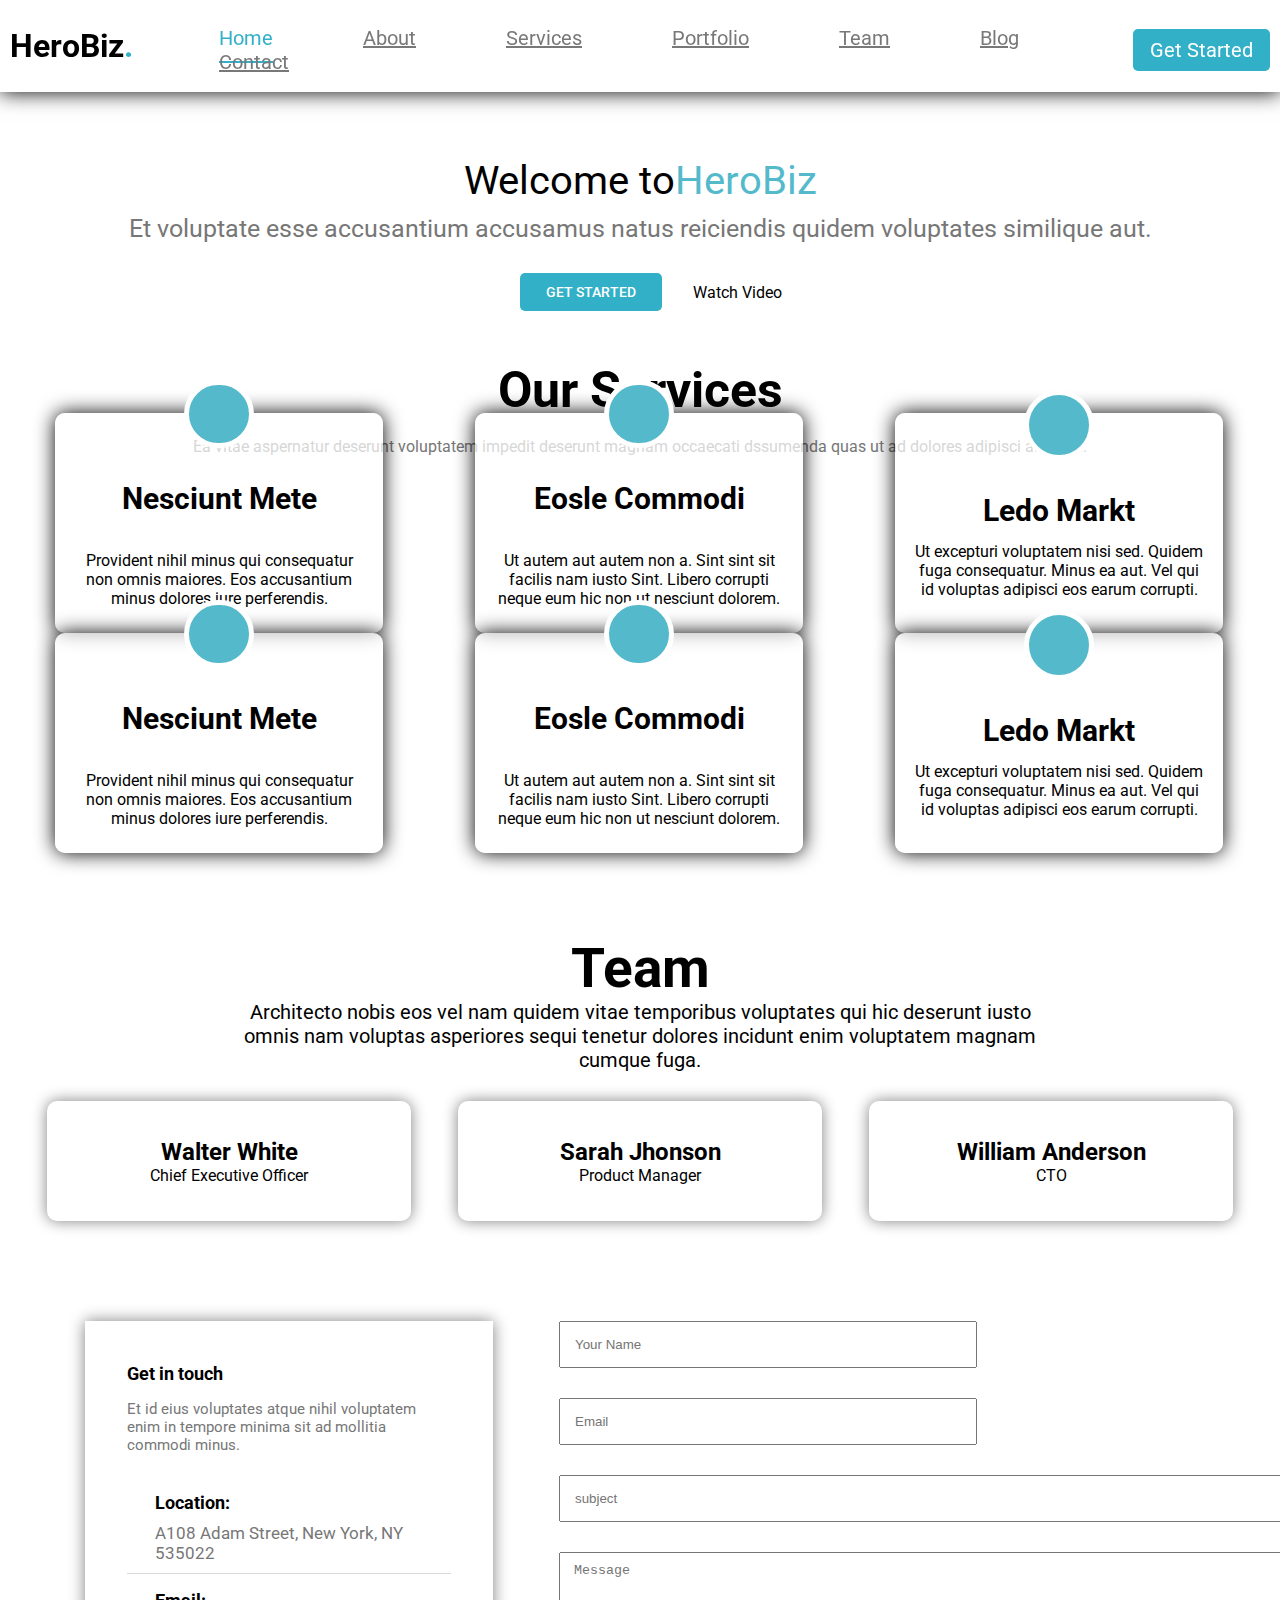
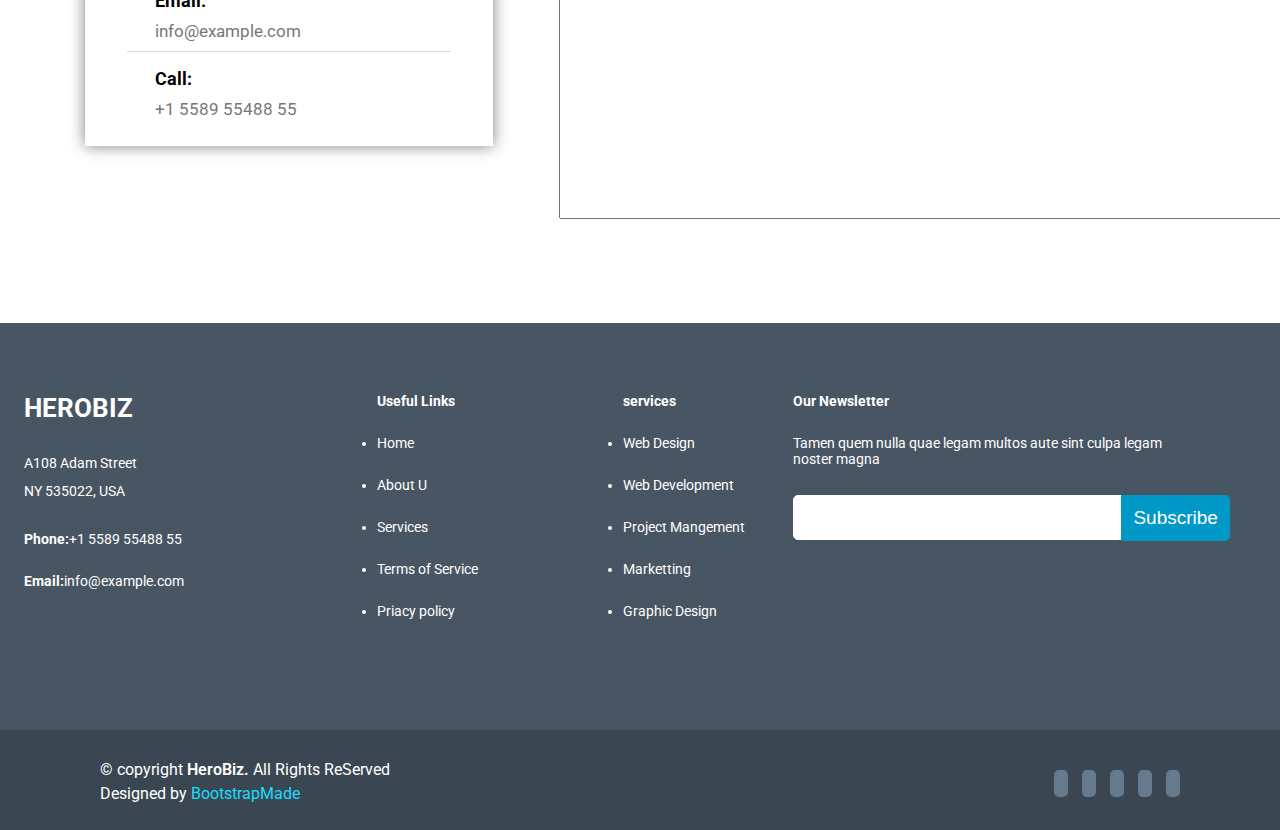
==== Assesment-2/index.html @ d7056f44 "Add files via upload" ====
<!DOCTYPE html>
<html lang="en">

<head>
    <meta charset="UTF-8" />
    <meta name="viewport" content="width=device-width, initial-scale=1.0" />
    <title>HeroBiz Bootstrap Template</title>
    <link rel="stylesheet" href="index.css" />
    <link rel="stylesheet" href="https://cdnjs.cloudflare.com/ajax/libs/font-awesome/6.5.1/css/all.min.css"
        integrity="sha512-DTOQO9RWCH3ppGqcWaEA1BIZOC6xxalwEsw9c2QQeAIftl+Vegovlnee1c9QX4TctnWMn13TZye+giMm8e2LwA=="
        crossorigin="anonymous" referrerpolicy="no-referrer" />
    <link rel="preconnect" href="https://fonts.googleapis.com">
    <link rel="preconnect" href="https://fonts.gstatic.com" crossorigin>
    <link
        href="https://fonts.googleapis.com/css2?family=Poppins:wght@100;200;300;400;500;600;800&family=Roboto+Condensed:wght@500&family=Roboto:wght@400;500&display=swap"
        rel="stylesheet">
</head>

<body>
    <!-- header opening -->
    <header class="header">
        <h1 class="header-h">HeroBiz</h1>
        <nav class="header-nav">
            <ol class="header-ol">
                <li class="header-li">
                    <a class="header-li-a hd1" href="#home">Home</a>
                </li>
                <li class="header-li"><a class="header-li-a" href="#">About</a></li>
                <li class="header-li">
                    <a class="header-li-a" href="#services">Services</a>
                </li>
                <li class="header-li">
                    <a class="header-li-a" href="#">Portfolio</a>
                </li>
                <li class="header-li"><a class="header-li-a" href="#team">Team</a></li>
                <li class="header-li"><a class="header-li-a" href="#">Blog</a></li>
                <li class="header-li"><a class="header-li-a" href="#contacts">Contact</a></li>
            </ol>
        </nav>
        <div class="header-div">
            <div class="header-div-div">
                <a class="header-a" href="">Get Started</a>
            </div>
        </div>
    </header>
    <!-- header closed//////////////////////////////// -->

    <!-- banner opening -->
    <div class="banner" id="home">
        <div>
            <img src="/image/hero/hero.png" alt="" width="700" />
        </div>

        <div class="banner-h1">Welcome to</div>
        <p class="banner-p">
            Et voluptate esse accusantium accusamus natus reiciendis quidem
            voluptates similique aut.
        </p>
        <div class="banner-buttons">
            <a href="#" class="banner-b-button">GET STARTED</a>
            <div class="banner-watch-video-div">
                <a class="banner-play-a" href="#">
                    <div><i class="fa-regular fa-circle-play banner-svg"></i></div>
                    <div class="banner-watch-v">Watch Video</div>
                </a>
            </div>
        </div>
    </div>
    <!-- banner closed//////////////////////////////// -->

    <!-- services opening -->
    <div class="services" id="services">
        <div class="services-serv">
            <h1 class="serv-h">Our Services</h1>

            <p class="serv-p">
                Ea vitae aspernatur deserunt voluptatem impedit deserunt magnam
                occaecati dssumenda quas ut ad dolores adipisci aliquam.
            </p>
        </div>
        <!-- notes -->
        <div class="notes">
            <div class="notes-container">
                <div class="notes-img-div">
                    <img class="notes-img" src="/image/Services-notes/services-1.jpg" alt="" width="400" />
                </div>
                <div class="notes-cont">
                    <i class="fa-solid fa-wave-square notes-i"></i>
                    <h3 class="notes-h">Nesciunt Mete</h3>
                    <p class="notes-p">
                        Provident nihil minus qui consequatur non omnis maiores. Eos
                        accusantium minus dolores iure perferendis.
                    </p>
                </div>
            </div>
            <div class="notes-container">
                <div class="notes-img-div">
                    <img class="notes-img" src="/image/Services-notes/services-2.jpg" alt="" width="400" />
                </div>
                <div class="notes-cont">
                    <i class="fa-solid fa-tower-broadcast notes-i"></i>
                    <h3 class="notes-h">Eosle Commodi</h3>
                    <p class="notes-p">
                        Ut autem aut autem non a. Sint sint sit facilis nam iusto Sint.
                        Libero corrupti neque eum hic non ut nesciunt dolorem.
                    </p>
                </div>
            </div>
            <div class="notes-container">
                <div class="notes-img-div">
                    <img class="notes-img" src="/image/Services-notes/services-3.jpg" alt="" width="400" />
                </div>
                <div class="notes-cont">
                    <i class="fa-solid fa-tv notes-i"></i>
                    <h3 class="notes-h nh">Ledo Markt</h3>
                    <p class="notes-p np">
                        Ut excepturi voluptatem nisi sed. Quidem fuga consequatur. Minus
                        ea aut. Vel qui id voluptas adipisci eos earum corrupti.
                    </p>
                </div>
            </div>
        </div>

        <div class="notes">
            <div class="notes-container">
                <div class="notes-img-div">
                    <img class="notes-img" src="/image/Services-notes/services-4.jpg" alt="" width="400" />
                </div>
                <div class="notes-cont">
                    <i class="fa-regular fa-square notes-i"></i>
                    <h3 class="notes-h">Nesciunt Mete</h3>
                    <p class="notes-p">
                        Provident nihil minus qui consequatur non omnis maiores. Eos
                        accusantium minus dolores iure perferendis.
                    </p>
                </div>
            </div>
            <div class="notes-container">
                <div class="notes-img-div">
                    <img class="notes-img" src="/image/Services-notes/services-5.jpg" alt="" width="400" />
                </div>
                <div class="notes-cont">
                    <i class="fa-solid fa-calendar-days notes-i"></i>
                    <h3 class="notes-h">Eosle Commodi</h3>
                    <p class="notes-p">
                        Ut autem aut autem non a. Sint sint sit facilis nam iusto Sint.
                        Libero corrupti neque eum hic non ut nesciunt dolorem.
                    </p>
                </div>
            </div>
            <div class="notes-container">
                <div class="notes-img-div">
                    <img class="notes-img" src="/image/Services-notes/services-6.jpg" alt="" width="400" />
                </div>
                <div class="notes-cont">
                    <i class="fa-solid fa-message notes-i"></i>
                    <h3 class="notes-h nh">Ledo Markt</h3>
                    <p class="notes-p">
                        Ut excepturi voluptatem nisi sed. Quidem fuga consequatur. Minus
                        ea aut. Vel qui id voluptas adipisci eos earum corrupti.
                    </p>
                </div>
            </div>
        </div>
    </div>
    <!-- service closed////////////////////////////// -->

    <!-- team starting -->
    <div class="team" id="team">
        <div class="team-cont">
            <h1 class="team-h">Team</h1>
            <p class="team-p">
                Architecto nobis eos vel nam quidem vitae temporibus voluptates qui
                hic deserunt iusto omnis nam voluptas asperiores sequi tenetur dolores
                incidunt enim voluptatem magnam cumque fuga.
            </p>
        </div>

        <div class="t-mems">
            <div class="t-mem">
                <img class="t-img" src="/image/Team/team-1.jpg" alt="" width="600" />
                <div class="t-cen">
                    <div class="t-pos">
                        <ol class="t-ol">
                            <li class="t-li"><i class="fa-brands fa-twitter t-i"></i></li>
                            <li class="t-li"><i class="fa-brands fa-facebook t-i"></i></li>
                            <li class="t-li"><i class="fa-brands fa-instagram t-i"></i></li>
                            <li class="t-li"><i class="fa-brands fa-linkedin t-i"></i></li>
                        </ol>
                        <h2 class="t-h2">Walter White</h2>
                        <p class="t-p">Chief Executive Officer</p>
                    </div>
                </div>
            </div>
            <div class="t-mem">
                <img class="t-img" src="/image/Team/team-2.jpg" alt="" width="600" />
                <div class="t-cen">
                    <div class="t-pos">
                        <ol class="t-ol">
                            <li class="t-li"><i class="fa-brands fa-twitter t-i"></i></li>
                            <li class="t-li"><i class="fa-brands fa-facebook t-i"></i></li>
                            <li class="t-li"><i class="fa-brands fa-instagram t-i"></i></li>
                            <li class="t-li"><i class="fa-brands fa-linkedin t-i"></i></li>
                        </ol>
                        <h2 class="t-h2">Sarah Jhonson</h2>
                        <p class="t-p">Product Manager</p>
                    </div>
                </div>
            </div>
            <div class="t-mem">
                <img class="t-img" src="/image/Team/team-3.jpg" alt="" width="600" />
                <div class="t-cen">
                    <div class="t-pos">
                        <ol class="t-ol">
                            <li class="t-li"><i class="fa-brands fa-twitter t-i"></i></li>
                            <li class="t-li"><i class="fa-brands fa-facebook t-i"></i></li>
                            <li class="t-li"><i class="fa-brands fa-instagram t-i"></i></li>
                            <li class="t-li"><i class="fa-brands fa-linkedin t-i"></i></li>
                        </ol>
                        <h2 class="t-h2">William Anderson</h2>
                        <p class="t-p">CTO</p>
                    </div>
                </div>
            </div>
        </div>
    </div>
    <!-- team closed///////////////////////////////// -->

    <!-- contacts starting -->
    <div class="contacts" id="contacts">
        <div class="con-info">
            <h2 class="con-h">Get in touch</h2>
            <p class="con-p">
                Et id eius voluptates atque nihil voluptatem enim in tempore minima sit ad mollitia commodi minus.
            </p>
            <div class="con-cont">
                <div class="con-loc">
                    <i class="fa-solid fa-location-dot con-i"></i>
                    <ol class="con-ol ">
                        <li class="con-li">
                            <h2>Location:</h2>
                        </li>
                        <li class="con-li2">A108 Adam Street, New York, NY 535022</li>
                    </ol>
                </div>

                <div class="con-email">
                    <i class="fa-solid fa-envelope con-i"></i>
                    <ol class="con-ol">
                        <li class="con-li">
                            <h2>Email:</h2>
                        </li>
                        <li class="con-li2">info@example.com</li>
                    </ol>
                </div>

                <div class="con-phone">
                    <i class="fa-solid fa-mobile con-i"></i>
                    <ol class="con-ol ol2">
                        <li class="con-li">
                            <h2>Call:</h2>
                        </li>
                        <li class="con-li2">+1 5589 55488 55</li>
                    </ol>
                </div>
            </div>
        </div>
        <div class="con-fill">
            <form action="">
                <div>

                    <input class="con-f-text" type="text" placeholder="Your Name">

                    <input class="con-f-text" type="email" placeholder="Email">
                </div>
                <div>
                    <input class="con-f-sub" type="text" placeholder="subject">
                </div>
                <div>

                    <textarea class="con-f-tarea" placeholder="Message" name="message" id="" cols="113"
                        rows="17"></textarea>
                </div>
            </form>

        </div>
    </div>
    <!-- contacts closing//////////////////////////// -->

    <!-- footer opening -->
    <div class="base">
        <div class="bs-c1">
            <div class="bs-horobiz bs-padd-b">
                <h2 class="bs-horo-h">herobiz</h1>
            </div>
            <p class="bs-p bs-padd-b">A108 Adam Street
                NY 535022, USA
            </p>
            <ul class="bs-ul bs-padd-b">
                <li class="bs-li">
                    <h6 class="bs-h6">Phone:</h6>
                </li>
                <li class="bs-li">+1 5589 55488 55</li>
            </ul>
            <ul class="bs-ul bs-padd-b">
                <li class="bs-li">
                    <h6 class="bs-h6">Email:</h6>
                </li>
                <li class="bs-li">info@example.com</li>
            </ul>
        </div>

        <div class="bs-ul-li">
            <div class="bs-c2">
                <h6 class="bs-h6 bs-padd-b">Useful Links</h6>
                <ul class="bs-ul1">
                    <li class="bs-li1 bs-padd-b">Home</li>
                    <li class="bs-li1 bs-padd-b">About U</li>
                    <li class="bs-li1 bs-padd-b">Services</li>
                    <li class="bs-li1 bs-padd-b">Terms of Service</li>
                    <li class="bs-li1 bs-padd-b">Priacy policy</li>
                </ul>
            </div>
            <div class="bs-c2">
                <h6 class="bs-h6 bs-padd-b">services</h6>
                <ul class="bs-ul1">
                    <li class="bs-li1 bs-padd-b">Web Design</li>
                    <li class="bs-li1 bs-padd-b">Web Development</li>
                    <li class="bs-li1 bs-padd-b">Project Mangement</li>
                    <li class="bs-li1 bs-padd-b">Marketting</li>
                    <li class="bs-li1 bs-padd-b">Graphic Design</li>
                </ul>
            </div>
        </div>

        <div class="bs-c3">
            <h6 class="bs-h6 bs-padd-b">Our Newsletter
            </h6>
            <p class="bs-p1 bs-padd-b">Tamen quem nulla quae legam multos aute sint culpa legam noster magna</p>

            <form class="input">
                <input class="bs-email" type="email">
                <input class="bs-submit" type="submit" value="Subscribe">
            </form>
        </div>
    </div>
    <!--  footer1 will b continued -->

    <!-- footer opening -->
    <footer class="footer">
        <div class="f1-c1">
            <div class="cr1">© copyright <span class="f1-span"> HeroBiz.</span> All Rights ReServed</div>
            <div class="cr2">Designed by <a class="f1-a" href="#">BootstrapMade</a></div>
        </div>
        <ul class="f1-ul">
            <li class="f1-li"><i class="fa-brands fa-twitter f1-i"></i></li>
            <li class="f1-li"><i class="fa-brands fa-facebook f1-i"></i></li>
            <li class="f1-li"><i class="fa-brands fa-instagram f1-i"></i></li>
            <li class="f1-li"><i class="fa-brands fa-skype f1-i"></i></li>
            <li class="f1-li"><i class="fa-brands fa-linkedin f1-i"></i></li>
        </ul>

    </footer>


</body>

</html>
---- Assesment-2/index.css ----
* {
    margin: 0;
    padding: 0;
    box-sizing: border-box;
    scroll-behavior: smooth;
}
body {
    font-family: 'Noto Sans', sans-serif;
font-family: 'Open Sans', sans-serif;
font-family: 'Roboto', sans-serif;
    
}



.header {
    display: flex;
    align-items: center;
    justify-content: space-between;
    background-color: #fff;
    height: 92px;
    width: 100%;
    padding-left: 10px;
    padding-right: 10px;
    box-shadow: 0 0 20px black;
    position: fixed;
    width: 100%;
    z-index: 100;
}

.header-h {
    cursor: pointer;
}

.header-h::after {
    content:".";
    color: #32b0c7;
}
.header-ol  {
    margin-top: 7px;
}

.header-li {
    display: inline-block; 
    font-size: 20px;
    padding-left: 86px;
}

.hd1 {
    color: #32b0c7 !important;
    text-decoration: underline;
    text-underline-offset: 16px;
}

.header-li-a {
    transition: underline .1s ease-in-out;
    color: rgb(120, 120, 120);
}

.header-li-a:hover {
    text-decoration: underline;
    text-underline-offset: 16px;
    color: #54b9cb;
}

.header-div {
    margin-top: 7px;
    font-size: 20px;
    background-color: #32b0c7;
    height: 42px;
    width: 143px;
    display: flex;
    justify-content: center;
    align-items: center;
    border-radius: 5px;
    transition: .5s;
}

.header-a {
    text-decoration: none;
    color: #fff;
}

.header-div:hover {
    background-color: #54b9cb;
}

/* header closed */

/* banner opening */

.banner {
    padding-top: 138px;
    display: flex;
    flex-direction: column;
    justify-content: center;
    align-items: center;
}

.banner-h1 {
    font-size: 40px;
    margin-bottom: 10px;
}

.banner-h1::after {
    content: "HeroBiz";
    color: #54b9cb;
    display: inline-block;
}

.banner-p {
    font-size: 25px;
    margin-bottom: 10px;
    color: #777;
}

.banner-buttons {
    display: flex;
    margin-top: 20px;
    align-items: center;
}

.banner-b-button {
    font-weight: 500;
    font-family: "Roboto", sans-serif;
    height: 38px;
    width: 142px;
    font-size: 14px;
    background-color: #32b0c7;
    border-radius: 5px;
    justify-content: center;
    display: flex;
    align-items: center;
    text-decoration: none;
    color: white;
}

.banner-watch-video-div {
    display: flex;
    left: 21px;
    position: relative;
    font-size: 16px;
}

.banner-play-a {
    display: flex;
    text-decoration: none;
    color: black;
}

.banner-svg {
    color: #32b0c7;
    font-size: 30px;
    margin-right: 10px;
}

.banner-watch-v {
    display: flex;
    align-items: center;
}
/* banner closed */

/* services opening */

.services-serv {
    margin-top: 50px;
    display: flex;
    flex-direction: column;
    justify-content: center;
    align-items: center;
}

.serv-h {
    font-size: 50px;
    margin-bottom: 18px;
}

.serv-p {
    color: #777;
    margin-bottom: 40px;
}

.notes {
    display: flex;
    justify-content: space-evenly;
    
}


.notes-img-div {
    display: flex;
    justify-content: space-around;
    overflow: hidden;
    border-radius: 10px;
}

.notes-img-div:hover{
    border-radius: 10px;
}
.notes-img {
    border-radius: 10px;
    transition: .5s ease-in-out;
}

.notes-img:hover {
    transform: scale(1.3);
    border-radius: 10px;
}

.notes-cont {
    display: flex;
    flex-direction: column;
    justify-content: center;
    align-items: center;
    width: 328px;
    height: 220px;
    background-color: hsla(0, 0%, 100%, 0.7);
    border-radius: 10px;
    box-shadow: 0 0 20px 0 black;
    position: relative;
    bottom: 83px;
    left: 35px;
}

.notes-cont:hover {
    color: #32b0c7;
}

.notes-cont:hover i {
    color: #32b0c7;
    background-color: white;
    border: 2px solid #32b0c7;
}

.notes-i {
    position: inherit;
    bottom: 33px;
    background-color: #54b9cb;
    border-radius: 50px;
    width: 70px;
    height: 70px;
    text-align: center;
    padding-top: 19px;
    color: white;
    font-size: 24px;
    border: 5px solid white;
    transition: .5s;
}

.notes-h {
    margin-bottom: 35px;
    font-size: 30px;
    transition: .5s ;
}

.nh {
    margin-bottom: 14px;
}

.notes-p {
    margin-left: 20px;
    margin-right: 20px ;
    text-align: center;
    margin-bottom: 25px;
}

.notes-cont:hover p {
    color: black ;
}

/* service closed */

/* team opening */
.team-cont {
    display: flex;
    flex-direction: column;
    justify-content: center;
    align-items: center;
    margin-bottom: 50px;
}

.t-mems {
    display: flex;
    justify-content: space-evenly;
}

.t-img {
    width: 400px;
    height: auto;
    border-radius: 10px;
}

.t-pos {
    display: flex;
    flex-direction: column;
    justify-content: center;
    align-items: center;
    background-color: white;
    box-shadow: 0 0 15px gray;
    border-radius: 10px;
    height: 120px;
    width: 364px;
}

.t-cen {
    display: flex;
    justify-content: center;
    position: relative;
    bottom: 40px;
}

.t-ol {
    position: absolute;
    top: -20px;
}

.t-li {
    display: inline-block;
    
}

.t-i {
    color: #ffffff00;
    font-size: 20px;
    background-color: #32b1c700;
    width: 40px;
    height: 40px;
    border-radius: 50px;
    padding-left: 11px;
    padding-top: 10px;
    margin-left: 10px;
    transition: .4s;
}

.t-pos:hover i {
    color: #ffffff;
    background-color: #32b1c7;
   
}

.team-h{
    font-size: 55px;
}

.team-p {
    font-size: 20px;
    width: 65%;
    text-align: center;
}
/* team closed */

/* conatacts starting */
.contacts {
    margin-top: 60px;
    display: flex;
    padding-left: 85px;
    margin-bottom: 100px;
}

.con-info   {
    background-color: #ffffff;
    width: 419px;
    height: 425px;
    padding: 42px;
    box-shadow: 0 0 15px gray;
    font-size: 12px;
    
}

.con-h {
    margin-bottom: 16px;
}

.con-p {
    color: #777;
    margin-bottom: 22px;
    font-size: 15px;
}

.con-phone, .con-email , .con-loc {
    display: flex;
}    

.con-i {
    color: #0098c6;
    margin-top: 22px;
    font-size: 19px;
}

.con-ol{
    list-style-type: none;
    margin-top: 16px;
    border-bottom: 1px solid #dadada;
    width: 324px;
}

.ol2 {
    border-bottom: 1px solid white;
}

.con-li , .con-li2{
    margin-left: 28px;
    margin-bottom: 10px;
}

.con-li2 {
    color: #777;
    font-size: 17px;
}


.con-fill {
margin-left: 66px;
}

.con-f-text {
    padding: 14px;
    padding-right: 223px;
    margin-right: 51px;
    margin-bottom: 30px;
}

.con-f-sub {
    padding: 14px;
    padding-right: 681px;
    margin-bottom: 30px;
}

.con-f-tarea {
    padding-left: 14px;
    padding-top: 10px;
}

/* contacts closed */


/* footer1 opening */
.base {
    display: flex;
    justify-content: space-around;
    padding: 70px  0;
    background-color: #485664;
    color: #fff;
    font-size: 14px;

    height: 407px;
}

.bs-padd-b {
    margin-bottom: 26px;
}


.bs-horo-h {
    text-transform: uppercase;
    margin-bottom: 10px;
    font-size: 26px;
}

.bs-h6 {
    font-size: 14px;
}
.bs-p {
    width: 130px;
    line-height: 28px;
}

.bs-ul {
    list-style-type: none;
    display: flex;
}

.bs-ul-li {
    display: flex;
}

.bs-c2 {
    margin-left: 145px;
}

.bs-p1 {
    width: 370px;
}

.bs-email {
    padding: 14px;
    padding-left: 158px;
    border-radius: 5px;
    border: 1px white solid
}

.bs-submit {
    font-size: 19px;
    padding: 11px;
    color: white;
    background-color: #0098c6;
    border-radius: 0 5px 5px 0;
    border: 1px #0098c6 solid;
    position: relative;
    right: 26px;
    top: 2px;

}
/* footer opening */
.footer {
    height: 100px;
    background-color: #3a4753;
    color: white;
    padding: 30px 100px;
    display: flex;
    justify-content: space-between;
    
}

.cr1 {
    display: flex;
    margin-bottom: 5px;
}

.f1-span {
    padding: 0 4px;
    font-weight: 600;
}

.f1-a {
    text-decoration: none;
    color: #19ddfa;
}

.f1-ul {
    padding-top: 10px;
}

.f1-li {
    display: inline-block;
    background-color: #657a8d;
    border-radius: 5px;
    margin-left: 10px;
    font-size: 23px;
    transition: .5s;
}

.f1-i {
    
    padding: 7px;
    height: 35px;
    width: 35px;
}

.f1-li:hover {
    background-color: #0ea2bd;
    
}
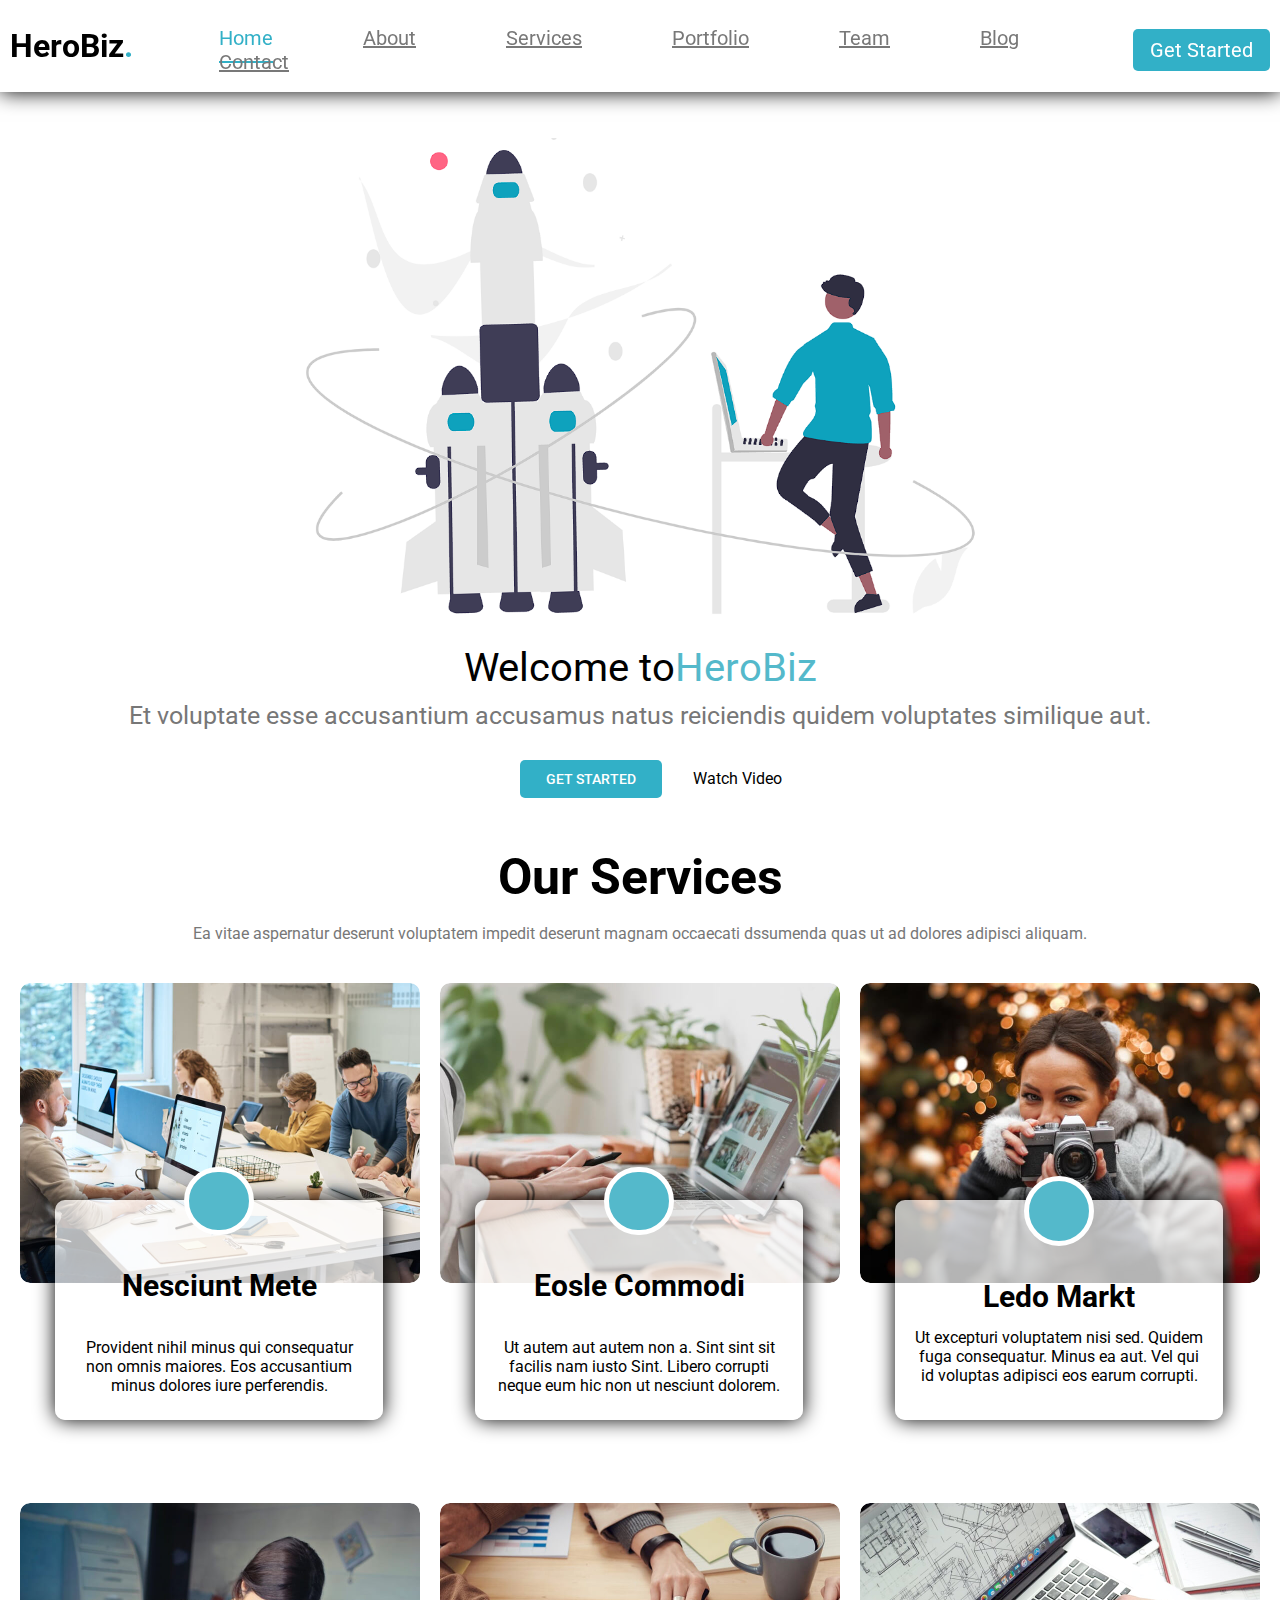
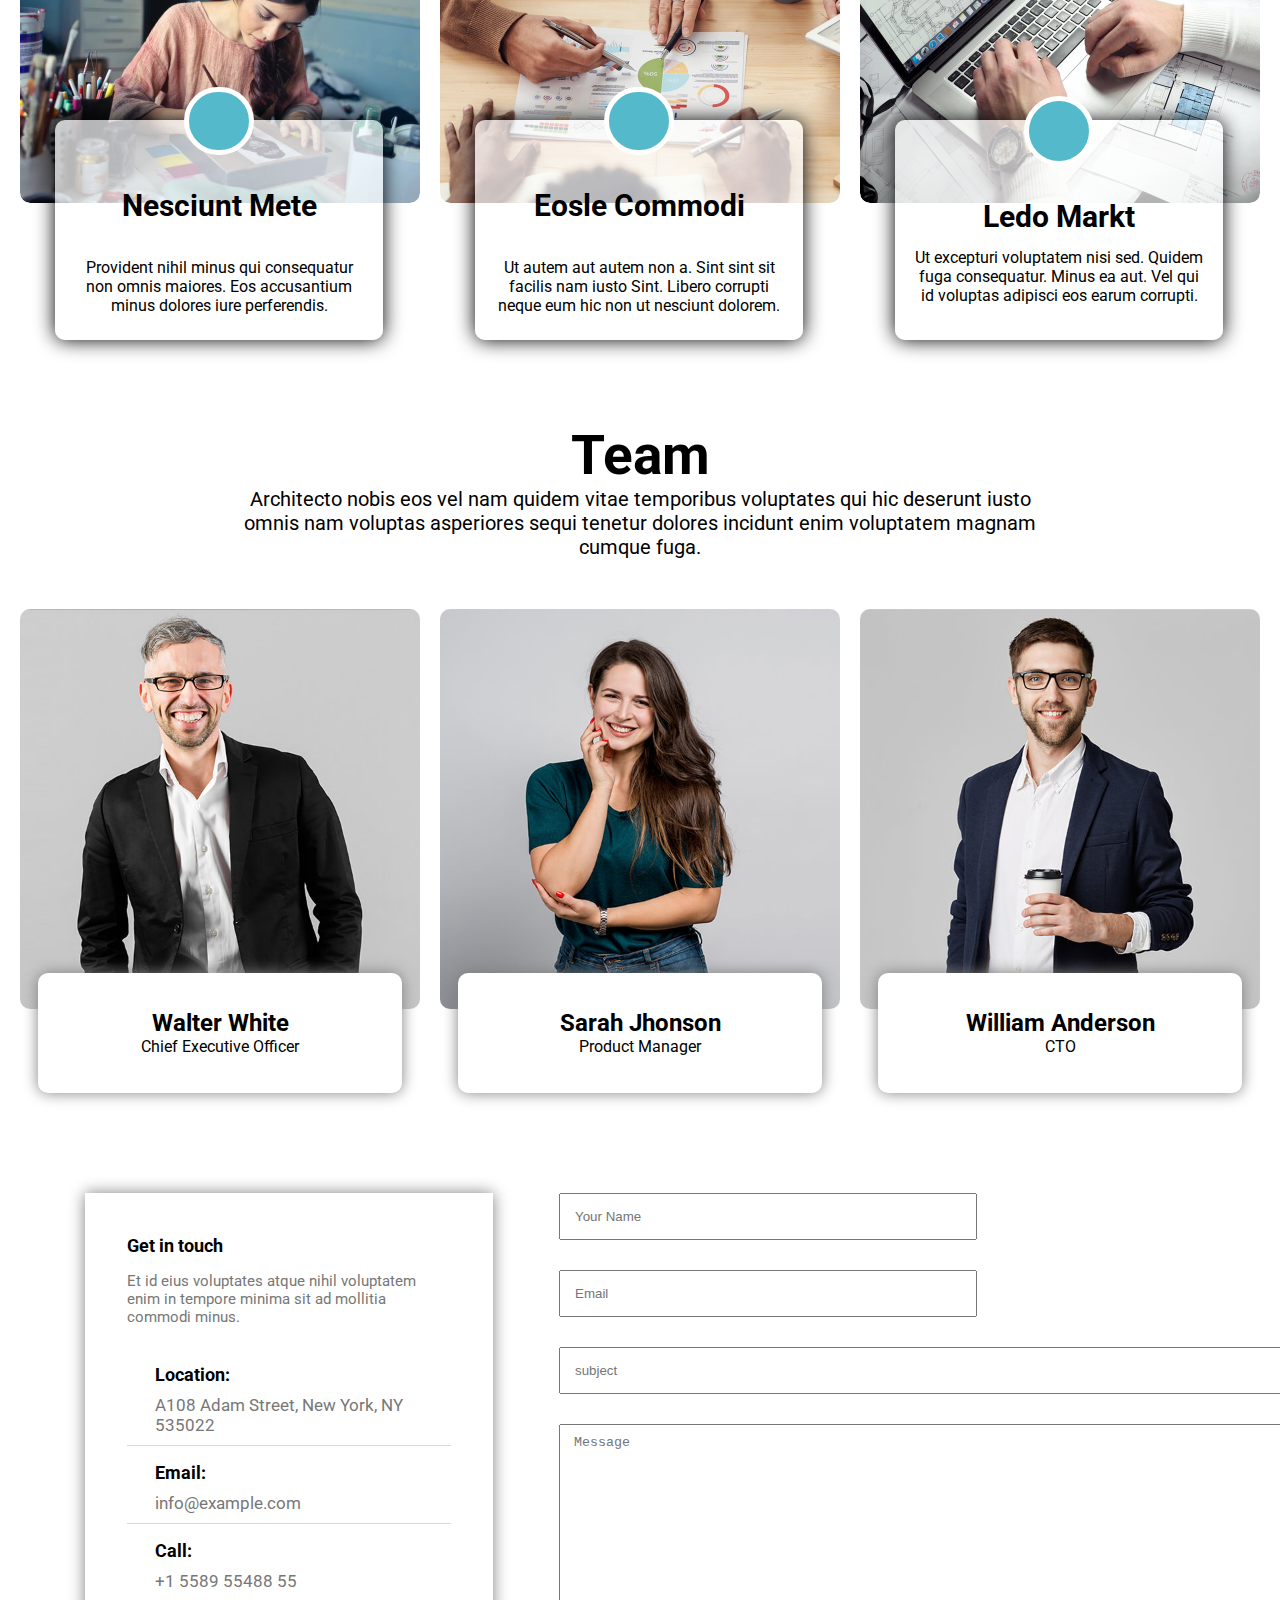
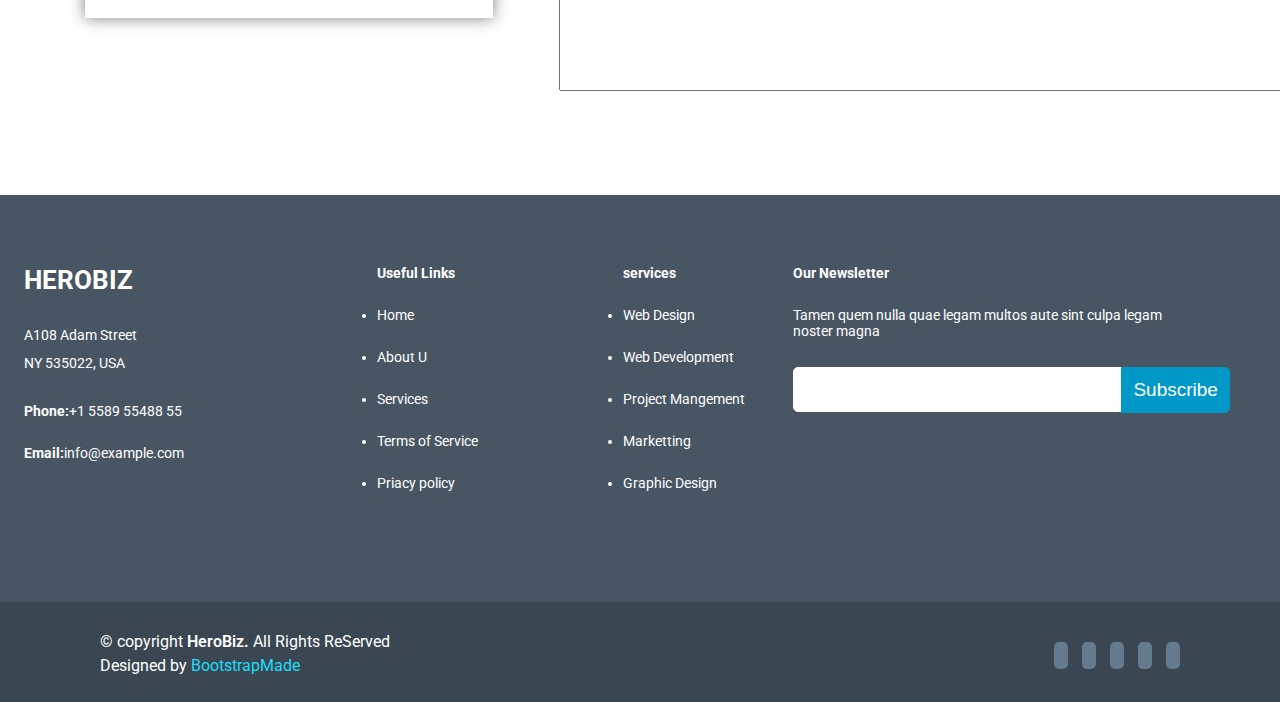
==== commit 688321a4: "Add files via upload" ====
--- a/Assesment-2/index.html
+++ b/Assesment-2/index.html
@@ -48,7 +48,7 @@
     <!-- banner opening -->
     <div class="banner" id="home">
         <div>
-            <img src="/image/hero/hero.png" alt="" width="700" />
+            <img src="./image/hero/hero.png" alt="" width="700" />
         </div>
 
         <div class="banner-h1">Welcome to</div>
@@ -82,7 +82,7 @@
         <div class="notes">
             <div class="notes-container">
                 <div class="notes-img-div">
-                    <img class="notes-img" src="/image/Services-notes/services-1.jpg" alt="" width="400" />
+                    <img class="notes-img" src="./image/Services-notes/services-1.jpg" alt="" width="400" />
                 </div>
                 <div class="notes-cont">
                     <i class="fa-solid fa-wave-square notes-i"></i>
@@ -95,7 +95,7 @@
             </div>
             <div class="notes-container">
                 <div class="notes-img-div">
-                    <img class="notes-img" src="/image/Services-notes/services-2.jpg" alt="" width="400" />
+                    <img class="notes-img" src="./image/Services-notes/services-2.jpg" alt="" width="400" />
                 </div>
                 <div class="notes-cont">
                     <i class="fa-solid fa-tower-broadcast notes-i"></i>
@@ -108,7 +108,7 @@
             </div>
             <div class="notes-container">
                 <div class="notes-img-div">
-                    <img class="notes-img" src="/image/Services-notes/services-3.jpg" alt="" width="400" />
+                    <img class="notes-img" src="./image/Services-notes/services-3.jpg" alt="" width="400" />
                 </div>
                 <div class="notes-cont">
                     <i class="fa-solid fa-tv notes-i"></i>
@@ -124,7 +124,7 @@
         <div class="notes">
             <div class="notes-container">
                 <div class="notes-img-div">
-                    <img class="notes-img" src="/image/Services-notes/services-4.jpg" alt="" width="400" />
+                    <img class="notes-img" src="./image/Services-notes/services-4.jpg" alt="" width="400" />
                 </div>
                 <div class="notes-cont">
                     <i class="fa-regular fa-square notes-i"></i>
@@ -137,7 +137,7 @@
             </div>
             <div class="notes-container">
                 <div class="notes-img-div">
-                    <img class="notes-img" src="/image/Services-notes/services-5.jpg" alt="" width="400" />
+                    <img class="notes-img" src="./image/Services-notes/services-5.jpg" alt="" width="400" />
                 </div>
                 <div class="notes-cont">
                     <i class="fa-solid fa-calendar-days notes-i"></i>
@@ -150,7 +150,7 @@
             </div>
             <div class="notes-container">
                 <div class="notes-img-div">
-                    <img class="notes-img" src="/image/Services-notes/services-6.jpg" alt="" width="400" />
+                    <img class="notes-img" src="./image/Services-notes/services-6.jpg" alt="" width="400" />
                 </div>
                 <div class="notes-cont">
                     <i class="fa-solid fa-message notes-i"></i>
@@ -178,7 +178,7 @@
 
         <div class="t-mems">
             <div class="t-mem">
-                <img class="t-img" src="/image/Team/team-1.jpg" alt="" width="600" />
+                <img class="t-img" src="./image/Team/team-1.jpg" alt="" width="600" />
                 <div class="t-cen">
                     <div class="t-pos">
                         <ol class="t-ol">
@@ -193,7 +193,7 @@
                 </div>
             </div>
             <div class="t-mem">
-                <img class="t-img" src="/image/Team/team-2.jpg" alt="" width="600" />
+                <img class="t-img" src="./image/Team/team-2.jpg" alt="" width="600" />
                 <div class="t-cen">
                     <div class="t-pos">
                         <ol class="t-ol">
@@ -208,7 +208,7 @@
                 </div>
             </div>
             <div class="t-mem">
-                <img class="t-img" src="/image/Team/team-3.jpg" alt="" width="600" />
+                <img class="t-img" src="./image/Team/team-3.jpg" alt="" width="600" />
                 <div class="t-cen">
                     <div class="t-pos">
                         <ol class="t-ol">
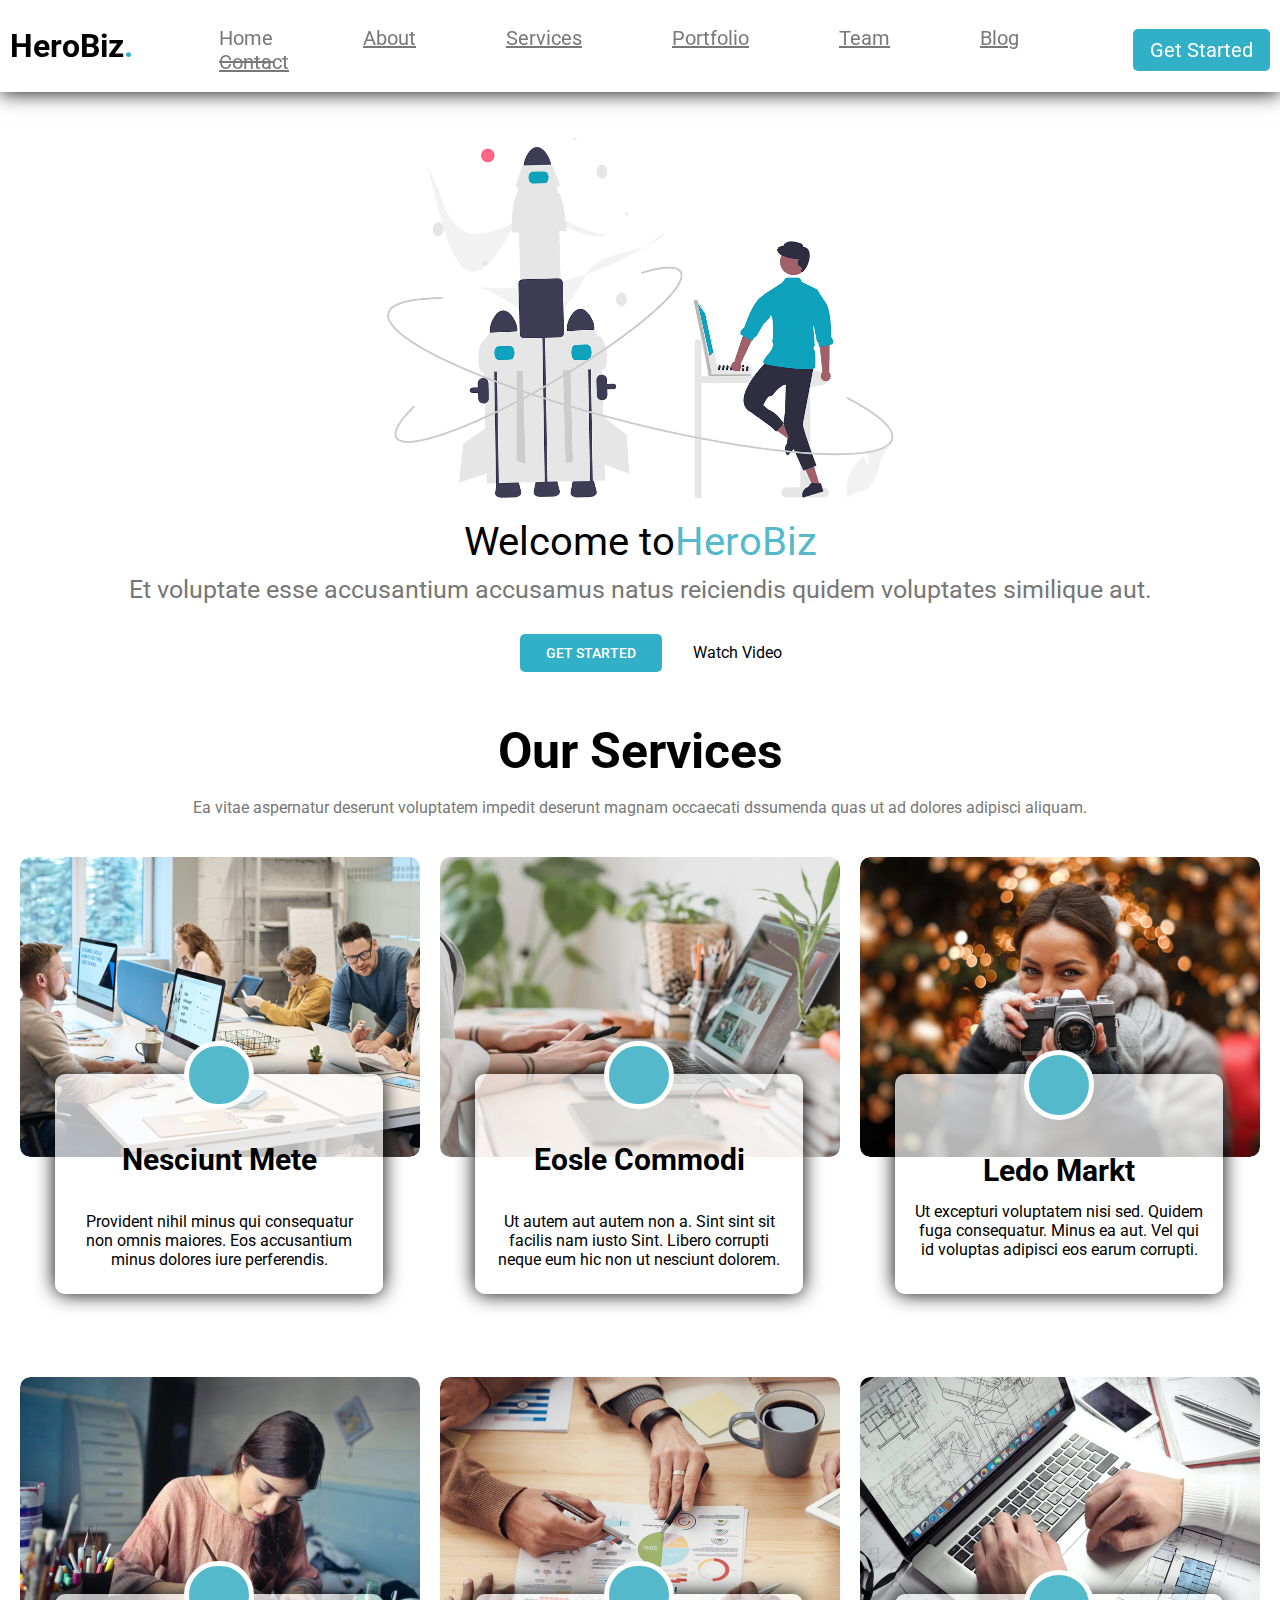
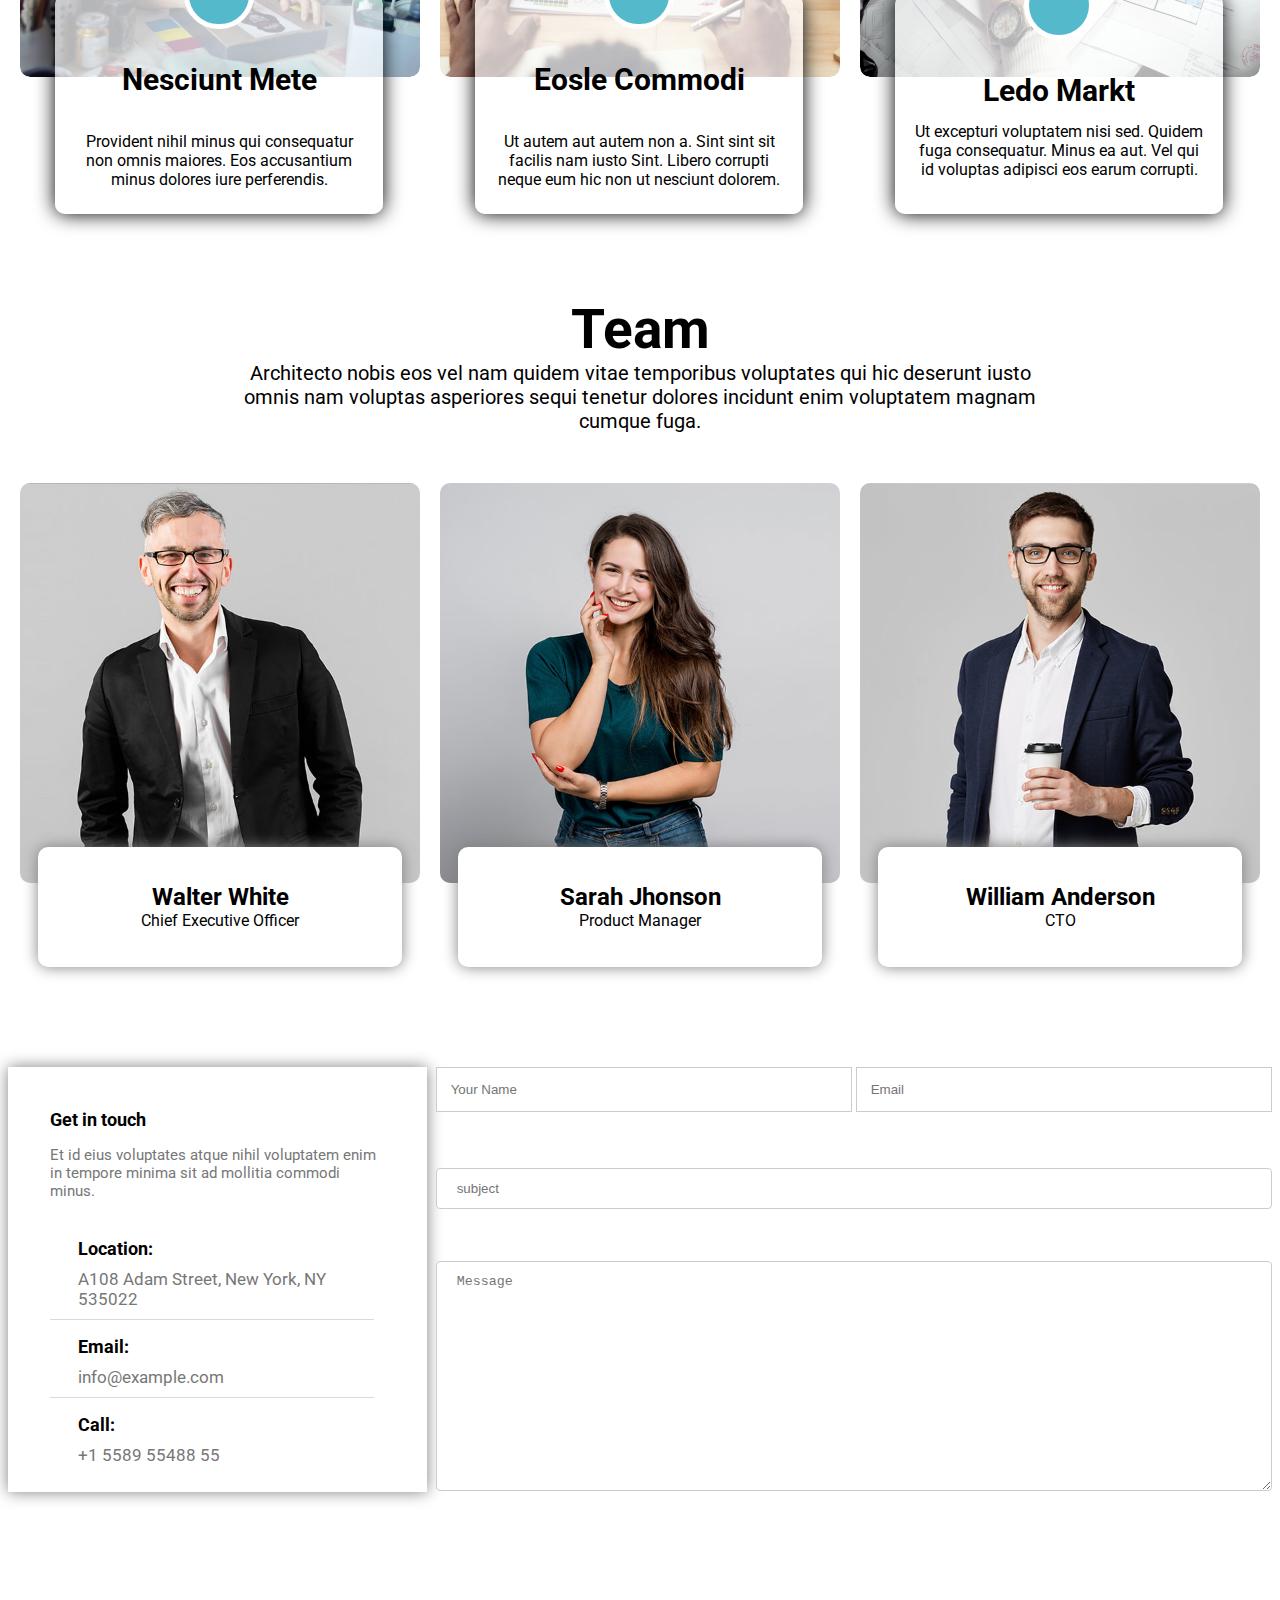
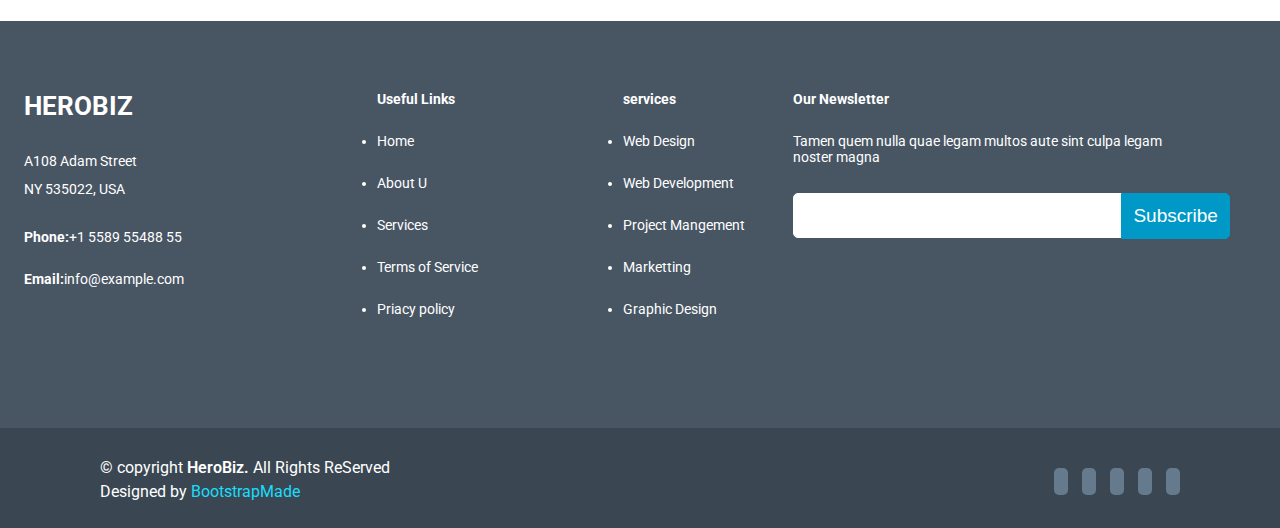
==== commit 7debcf48: "Add files via upload" ====
--- a/Assesment-2/index.html
+++ b/Assesment-2/index.html
@@ -42,13 +42,14 @@
                 <a class="header-a" href="">Get Started</a>
             </div>
         </div>
+        <div class="header-menu"><i class="fa-solid fa-bars"></i></div>
     </header>
     <!-- header closed//////////////////////////////// -->
 
     <!-- banner opening -->
     <div class="banner" id="home">
         <div>
-            <img src="./image/hero/hero.png" alt="" width="700" />
+            <img class="ban-img" src="./image/hero/hero.png" alt="" width="100%" />
         </div>
 
         <div class="banner-h1">Welcome to</div>
@@ -178,7 +179,7 @@
 
         <div class="t-mems">
             <div class="t-mem">
-                <img class="t-img" src="./image/Team/team-1.jpg" alt="" width="600" />
+                <img class="t-img" src="./image/Team/team-1.jpg" alt=""  />
                 <div class="t-cen">
                     <div class="t-pos">
                         <ol class="t-ol">
@@ -193,7 +194,7 @@
                 </div>
             </div>
             <div class="t-mem">
-                <img class="t-img" src="./image/Team/team-2.jpg" alt="" width="600" />
+                <img class="t-img" src="./image/Team/team-2.jpg" alt=""  />
                 <div class="t-cen">
                     <div class="t-pos">
                         <ol class="t-ol">
@@ -208,7 +209,7 @@
                 </div>
             </div>
             <div class="t-mem">
-                <img class="t-img" src="./image/Team/team-3.jpg" alt="" width="600" />
+                <img class="t-img" src="./image/Team/team-3.jpg" alt=""  />
                 <div class="t-cen">
                     <div class="t-pos">
                         <ol class="t-ol">
@@ -265,6 +266,7 @@
                 </div>
             </div>
         </div>
+
         <div class="con-fill">
             <form action="">
                 <div>
@@ -278,8 +280,8 @@
                 </div>
                 <div>
 
-                    <textarea class="con-f-tarea" placeholder="Message" name="message" id="" cols="113"
-                        rows="17"></textarea>
+                    <textarea class="con-f-tarea" placeholder="Message" name="message" id=""
+                    ></textarea>
                 </div>
             </form>
 
--- a/Assesment-2/index.css
+++ b/Assesment-2/index.css
@@ -5,6 +5,7 @@
     scroll-behavior: smooth;
 }
 body {
+    overflow-x: hidden;
     font-family: 'Noto Sans', sans-serif;
 font-family: 'Open Sans', sans-serif;
 font-family: 'Roboto', sans-serif;
@@ -28,6 +29,11 @@
     z-index: 100;
 }
 
+.header-menu {
+    display: none;
+    font-size: 30px;
+}
+
 .header-h {
     cursor: pointer;
 }
@@ -47,7 +53,7 @@
 }
 
 .hd1 {
-    color: #32b0c7 !important;
+    color: #32b0c7;
     text-decoration: underline;
     text-underline-offset: 16px;
 }
@@ -97,6 +103,11 @@
     align-items: center;
 }
 
+.ban-img {
+   width: 50%;
+   margin: auto auto;
+   display: block;
+}
 .banner-h1 {
     font-size: 40px;
     margin-bottom: 10px;
@@ -112,6 +123,7 @@
     font-size: 25px;
     margin-bottom: 10px;
     color: #777;
+    text-align: center;
 }
 
 .banner-buttons {
@@ -178,6 +190,7 @@
 .serv-p {
     color: #777;
     margin-bottom: 40px;
+    text-align: center
 }
 
 .notes {
@@ -288,6 +301,7 @@
     width: 400px;
     height: auto;
     border-radius: 10px;
+
 }
 
 .t-pos {
@@ -353,7 +367,7 @@
 .contacts {
     margin-top: 60px;
     display: flex;
-    padding-left: 85px;
+    justify-content: space-evenly;
     margin-bottom: 100px;
 }
 
@@ -408,29 +422,37 @@
     font-size: 17px;
 }
 
-
-.con-fill {
-margin-left: 66px;
-}
-
+.con-f-tarea,
+.con-f-sub{
+    width: 100%;
+    padding: 12px 20px;
+    margin: 26px 0;
+    display: inline-block;
+    border: 1px solid #ccc;
+    border-radius: 4px;
+    box-sizing: border-box;
+}
+.con-f-tarea{
+    height: 230px;
+}
 .con-f-text {
     padding: 14px;
+    border: 1px solid #ccc;
     padding-right: 223px;
-    margin-right: 51px;
     margin-bottom: 30px;
 }
-
+/* 
 .con-f-sub {
     padding: 14px;
-    padding-right: 681px;
+    padding-right: 632px;
     margin-bottom: 30px;
 }
 
 .con-f-tarea {
     padding-left: 14px;
     padding-top: 10px;
-}
-
+    padding-right: 634px;
+} */
 /* contacts closed */
 
 
@@ -550,4 +572,90 @@
 .f1-li:hover {
     background-color: #0ea2bd;
     
+}
+
+/*  media query */
+
+@media screen and (min-width: 340px) and (max-width: 520px) {
+    body {
+        min-width: 340px;
+        overflow-x: hidden
+    }
+    .header-nav {
+        display: none;
+    }
+    .header-div {
+        display: none;
+    }
+    .header {
+        min-width: 340px;
+        position: fixed;
+    }
+    .header-menu {
+        display: block;
+    }
+
+    .notes{
+        flex-direction: column;
+        margin: 0px 15px;
+    }
+    .notes-container{
+        display: flex;
+        flex-direction: column;
+        justify-content: center;
+        align-items: center;
+    }
+    .notes-img{
+        width: 100%;
+    }
+    .notes-cont{
+        left: 0px;
+    }
+
+    .team-p {
+        width: 100%;
+    }
+    .t-mems{
+        flex-direction: column;
+        justify-content: center;
+        margin: 0px 15px;
+    }
+    .t-img {
+        width: 100%;
+    }
+   
+    .contacts {
+        display: block;
+        padding: 0;
+        width: 100%;
+    }
+
+    .con-f-text{
+        width: 100%;
+        
+    }
+
+    .con-f-tarea{
+        font-size: 14px;
+    }
+
+    .con-info {
+        width: 100%;
+    }
+    
+    .con-info{
+        width: 100%;
+    }
+    .con-fill{
+        margin-left: 0px;
+    }
+
+    .base {
+        display: none;
+    }
+    .footer {
+        height: auto;
+        display: block;
+        padding: 14px;
+    }
 }